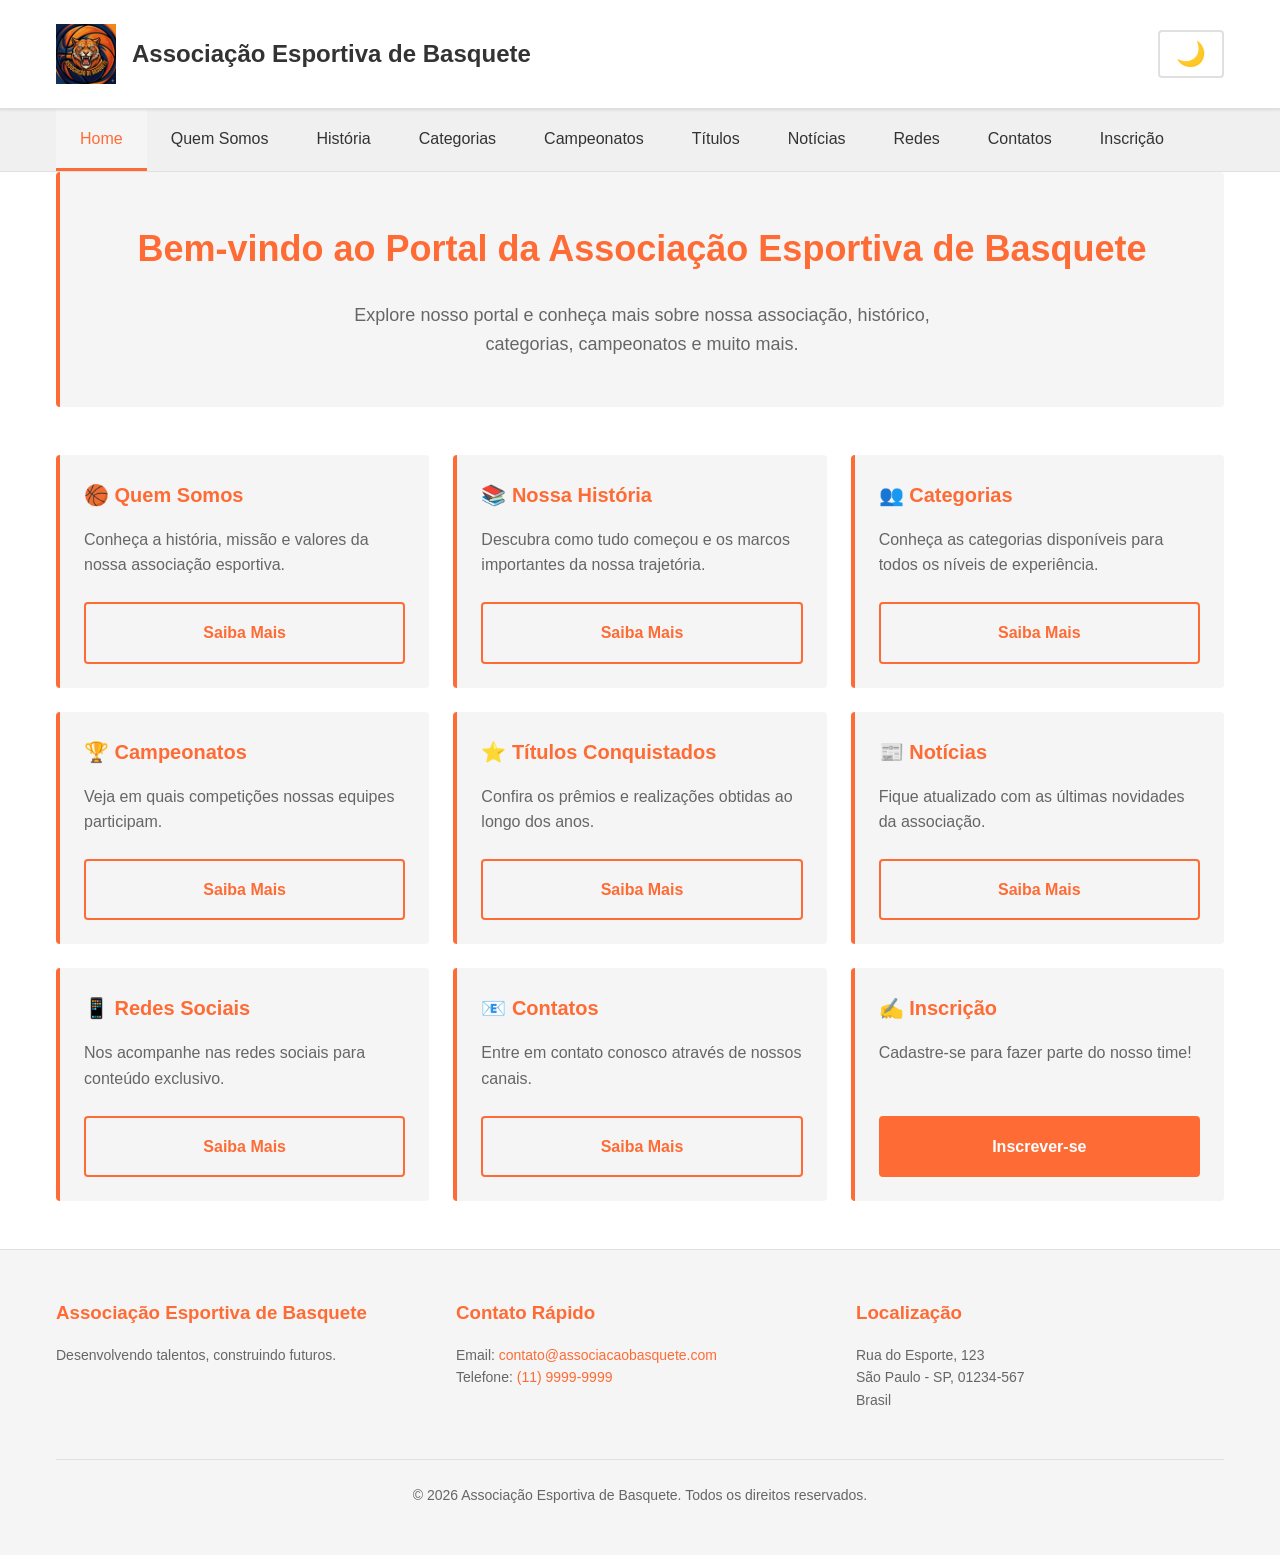
==== index.html @ fdfa3af4 "build:versao inicial do portal" ====
<!DOCTYPE html>
<html lang="pt-BR">
<head>
    <meta charset="UTF-8">
    <meta name="viewport" content="width=device-width, initial-scale=1.0">
    <meta name="description" content="Portal informativo da Associação Esportiva de Basquete - Bem-vindo">
    <meta name="theme-color" content="#ffffff">
    <title>Portal Basquete - Associação Esportiva</title>
    <link rel="stylesheet" href="styles.css">
</head>
<body>
    <!-- Banner com Logo e Theme Toggle -->
    <header class="banner">
        <div class="container">
            <div class="logo-section">
                <img src="assets/logo.jpg" alt="Logo da Associação de Basquete" class="logo">
                <h1><a href="index.html" class="home-link">Associação Esportiva de Basquete</a></h1>
            </div>
            <button id="theme-toggle" class="theme-toggle" aria-label="Alternar tema">
                🌙
            </button>
        </div>
    </header>

    <!-- Navegação Principal -->
    <nav class="main-nav">
        <div class="container">
            <ul class="nav-menu">
                <li><a href="index.html" class="active">Home</a></li>
                <li><a href="quem-somos.html">Quem Somos</a></li>
                <li><a href="historia.html">História</a></li>
                <li><a href="categorias.html">Categorias</a></li>
                <li><a href="campeonatos.html">Campeonatos</a></li>
                <li><a href="titulos.html">Títulos</a></li>
                <li><a href="noticias.html">Notícias</a></li>
                <li><a href="redes-sociais.html">Redes</a></li>
                <li><a href="contatos.html">Contatos</a></li>
                <li><a href="inscricao.html">Inscrição</a></li>
            </ul>
        </div>
    </nav>

    <!-- Conteúdo Principal -->
    <main class="container">

        <!-- Seção: Hero/Introdução -->
        <section class="hero-section">
            <h2>Bem-vindo ao Portal da Associação Esportiva de Basquete</h2>
            <p>Explore nosso portal e conheça mais sobre nossa associação, histórico, categorias, campeonatos e muito mais.</p>
        </section>

        <!-- Seções de Destaques -->
        <section class="highlights-grid">
            <article class="highlight-card">
                <h3>🏀 Quem Somos</h3>
                <p>Conheça a história, missão e valores da nossa associação esportiva.</p>
                <a href="quem-somos.html" class="btn btn-secondary">Saiba Mais</a>
            </article>

            <article class="highlight-card">
                <h3>📚 Nossa História</h3>
                <p>Descubra como tudo começou e os marcos importantes da nossa trajetória.</p>
                <a href="historia.html" class="btn btn-secondary">Saiba Mais</a>
            </article>

            <article class="highlight-card">
                <h3>👥 Categorias</h3>
                <p>Conheça as categorias disponíveis para todos os níveis de experiência.</p>
                <a href="categorias.html" class="btn btn-secondary">Saiba Mais</a>
            </article>

            <article class="highlight-card">
                <h3>🏆 Campeonatos</h3>
                <p>Veja em quais competições nossas equipes participam.</p>
                <a href="campeonatos.html" class="btn btn-secondary">Saiba Mais</a>
            </article>

            <article class="highlight-card">
                <h3>⭐ Títulos Conquistados</h3>
                <p>Confira os prêmios e realizações obtidas ao longo dos anos.</p>
                <a href="titulos.html" class="btn btn-secondary">Saiba Mais</a>
            </article>

            <article class="highlight-card">
                <h3>📰 Notícias</h3>
                <p>Fique atualizado com as últimas novidades da associação.</p>
                <a href="noticias.html" class="btn btn-secondary">Saiba Mais</a>
            </article>

            <article class="highlight-card">
                <h3>📱 Redes Sociais</h3>
                <p>Nos acompanhe nas redes sociais para conteúdo exclusivo.</p>
                <a href="redes-sociais.html" class="btn btn-secondary">Saiba Mais</a>
            </article>

            <article class="highlight-card">
                <h3>📧 Contatos</h3>
                <p>Entre em contato conosco através de nossos canais.</p>
                <a href="contatos.html" class="btn btn-secondary">Saiba Mais</a>
            </article>

            <article class="highlight-card">
                <h3>✍️ Inscrição</h3>
                <p>Cadastre-se para fazer parte do nosso time!</p>
                <a href="inscricao.html" class="btn btn-primary">Inscrever-se</a>
            </article>
        </section>

    </main>

    <!-- Footer -->
    <footer class="footer">
        <div class="container">
            <div class="footer-content">
                <div class="footer-section">
                    <h3>Associação Esportiva de Basquete</h3>
                    <p>Desenvolvendo talentos, construindo futuros.</p>
                </div>
                <div class="footer-section">
                    <h3>Contato Rápido</h3>
                    <p>
                        Email: <a href="mailto:contato@associacaobasquete.com">contato@associacaobasquete.com</a><br>
                        Telefone: <a href="tel:+5511999999999">(11) 9999-9999</a>
                    </p>
                </div>
                <div class="footer-section">
                    <h3>Localização</h3>
                    <p>
                        Rua do Esporte, 123<br>
                        São Paulo - SP, 01234-567<br>
                        Brasil
                    </p>
                </div>
            </div>
            <div class="footer-bottom">
                <p>&copy; 2026 Associação Esportiva de Basquete. Todos os direitos reservados.</p>
            </div>
        </div>
    </footer>

    <script src="script.js"></script>
</body>
</html>
---- styles.css ----
/* ============================================================================
   Portal Basquete - Estilos CSS
   ============================================================================ */

/* ============================================================================
   CSS Custom Properties (Variáveis de Tema)
   ============================================================================ */

:root {
    /* Cores - Tema Claro (padrão) */
    --color-bg-primary: #ffffff;
    --color-bg-secondary: #f5f5f5;
    --color-text-primary: #333333;
    --color-text-secondary: #666666;
    --color-border: #e0e0e0;
    
    /* Cores - Acentos */
    --color-accent: #ff6b35;
    --color-accent-hover: #e55a28;
    
    /* Cores - Banner e Nav */
    --color-banner-bg: #ffffff;
    --color-nav-bg: #f0f0f0;
    --color-nav-text: #333333;
    --color-nav-hover: #ff6b35;
    
    /* Cores - Footer */
    --color-footer-bg: #f5f5f5;
    --color-footer-text: #666666;
    
    /* Tipografia */
    --font-family-base: -apple-system, BlinkMacSystemFont, 'Segoe UI', Roboto, 'Helvetica Neue', Arial, sans-serif;
    --font-size-base: 16px;
    --font-size-small: 14px;
    --font-size-large: 18px;
    --line-height-base: 1.6;
    
    /* Espaçamento */
    --spacing-xs: 4px;
    --spacing-sm: 8px;
    --spacing-md: 16px;
    --spacing-lg: 24px;
    --spacing-xl: 32px;
    --spacing-2xl: 48px;
    
    /* Dimensões */
    --max-width-container: 1200px;
    --border-radius: 4px;
    
    /* Sombras */
    --shadow-sm: 0 1px 2px rgba(0, 0, 0, 0.05);
    --shadow-md: 0 4px 6px rgba(0, 0, 0, 0.1);
    --shadow-lg: 0 10px 15px rgba(0, 0, 0, 0.1);
    
    /* Transições */
    --transition-fast: 150ms ease-in-out;
    --transition-base: 300ms ease-in-out;
}

/* Tema Escuro */
[data-theme="dark"] {
    --color-bg-primary: #0a0e27;
    --color-bg-secondary: #1a1f3a;
    --color-text-primary: #e0e0e0;
    --color-text-secondary: #b0b0b0;
    --color-border: #333333;
    
    --color-banner-bg: #0a0e27;
    --color-nav-bg: #1a1f3a;
    --color-nav-text: #e0e0e0;
    --color-nav-hover: #ff6b35;
    
    --color-footer-bg: #1a1f3a;
    --color-footer-text: #b0b0b0;
}

/* ============================================================================
   Reset e Estilos Base
   ============================================================================ */

* {
    margin: 0;
    padding: 0;
    box-sizing: border-box;
}

html {
    scroll-behavior: smooth;
}

body {
    font-family: var(--font-family-base);
    font-size: var(--font-size-base);
    line-height: var(--line-height-base);
    color: var(--color-text-primary);
    background-color: var(--color-bg-primary);
    transition: background-color var(--transition-base), color var(--transition-base);
}

/* ============================================================================
   Container
   ============================================================================ */

.container {
    max-width: var(--max-width-container);
    margin: 0 auto;
    padding: 0 var(--spacing-md);
}

/* ============================================================================
   Banner
   ============================================================================ */

.banner {
    background-color: var(--color-banner-bg);
    border-bottom: 2px solid var(--color-border);
    padding: var(--spacing-lg) 0;
    box-shadow: var(--shadow-sm);
    position: sticky;
    top: 0;
    z-index: 100;
}

.banner .container {
    display: flex;
    justify-content: space-between;
    align-items: center;
    gap: var(--spacing-lg);
}

.logo-section {
    display: flex;
    align-items: center;
    gap: var(--spacing-md);
    flex: 1;
}

.logo {
    width: 60px;
    height: 60px;
    object-fit: contain;
}

.logo-section h1 {
    font-size: 24px;
    font-weight: 700;
}

/* ============================================================================
   Theme Toggle Button
   ============================================================================ */

.theme-toggle {
    background: none;
    border: 2px solid var(--color-border);
    color: var(--color-text-primary);
    font-size: 24px;
    padding: var(--spacing-sm) var(--spacing-md);
    cursor: pointer;
    border-radius: var(--border-radius);
    transition: all var(--transition-base);
    display: flex;
    align-items: center;
    justify-content: center;
}

.theme-toggle:hover,
.theme-toggle:focus {
    background-color: var(--color-accent);
    color: #ffffff;
    border-color: var(--color-accent);
}

.theme-toggle:focus {
    outline: none;
    box-shadow: 0 0 0 3px rgba(255, 107, 53, 0.2);
}

/* ============================================================================
   Navegação Principal
   ============================================================================ */

.main-nav {
    background-color: var(--color-nav-bg);
    border-bottom: 1px solid var(--color-border);
    position: sticky;
    top: 100px;
    z-index: 99;
}

.nav-menu {
    list-style: none;
    display: flex;
    flex-wrap: wrap;
    gap: 0;
    margin: 0;
    padding: 0;
}

.nav-menu a {
    display: block;
    padding: var(--spacing-md) var(--spacing-lg);
    color: var(--color-nav-text);
    text-decoration: none;
    transition: all var(--transition-base);
    border-bottom: 3px solid transparent;
}

.nav-menu a:hover,
.nav-menu a:focus {
    color: var(--color-nav-hover);
    background-color: var(--color-bg-secondary);
    border-bottom-color: var(--color-nav-hover);
}

.nav-menu a:focus {
    outline: none;
}

/* ============================================================================
   Main Content
   ============================================================================ */

main {
    padding: var(--spacing-2xl) 0;
}

/* ============================================================================
   Links Ativos
   ============================================================================ */

.nav-menu a.active {
    color: var(--color-accent);
    border-bottom-color: var(--color-accent);
    background-color: var(--color-bg-secondary);
}

.home-link {
    color: var(--color-text-primary);
    text-decoration: none;
    transition: color var(--transition-base);
}

.home-link:hover,
.home-link:focus {
    color: var(--color-accent);
}

/* ============================================================================
   Hero Section (Homepage)
   ============================================================================ */

.hero-section {
    text-align: center;
    padding: var(--spacing-2xl);
    background: linear-gradient(135deg, var(--color-bg-secondary), var(--color-bg-secondary));
    border-radius: var(--border-radius);
    margin-bottom: var(--spacing-2xl);
    border-left: 4px solid var(--color-accent);
}

.hero-section h2 {
    font-size: 36px;
    color: var(--color-accent);
    margin-bottom: var(--spacing-lg);
}

.hero-section p {
    font-size: var(--font-size-large);
    color: var(--color-text-secondary);
    max-width: 600px;
    margin: 0 auto;
}

/* ============================================================================
   Highlights Grid (Homepage Cards)
   ============================================================================ */

.highlights-grid {
    display: grid;
    grid-template-columns: repeat(auto-fit, minmax(280px, 1fr));
    gap: var(--spacing-lg);
    margin-bottom: var(--spacing-2xl);
}

.highlight-card {
    background-color: var(--color-bg-secondary);
    padding: var(--spacing-lg);
    border-radius: var(--border-radius);
    border-left: 4px solid var(--color-accent);
    transition: all var(--transition-base);
    display: flex;
    flex-direction: column;
}

.highlight-card:hover {
    transform: translateY(-5px);
    box-shadow: var(--shadow-lg);
}

.highlight-card h3 {
    color: var(--color-accent);
    margin-bottom: var(--spacing-md);
    font-size: 20px;
}

.highlight-card p {
    flex: 1;
    margin-bottom: var(--spacing-lg);
    color: var(--color-text-secondary);
}

/* ============================================================================
   Categories Grid
   ============================================================================ */

.categories-grid {
    display: grid;
    grid-template-columns: repeat(auto-fit, minmax(300px, 1fr));
    gap: var(--spacing-lg);
    margin-top: var(--spacing-lg);
}

.category-card {
    background-color: var(--color-bg-primary);
    padding: var(--spacing-lg);
    border-radius: var(--border-radius);
    border-top: 4px solid var(--color-accent);
    box-shadow: var(--shadow-sm);
    transition: all var(--transition-base);
}

.category-card:hover {
    box-shadow: var(--shadow-md);
    transform: translateY(-2px);
}

.category-card h3 {
    color: var(--color-accent);
    margin-bottom: var(--spacing-md);
}

.category-card p {
    margin-bottom: var(--spacing-md);
    color: var(--color-text-secondary);
}

.category-card ul {
    list-style: none;
    padding-left: var(--spacing-lg);
}

.category-card li {
    margin-bottom: var(--spacing-sm);
    padding-left: var(--spacing-md);
    position: relative;
}

.category-card li:before {
    content: "✓";
    position: absolute;
    left: 0;
    color: var(--color-accent);
    font-weight: bold;
}

/* ============================================================================
   Championships Grid
   ============================================================================ */

.championships-grid {
    display: grid;
    grid-template-columns: repeat(auto-fit, minmax(300px, 1fr));
    gap: var(--spacing-lg);
    margin-top: var(--spacing-lg);
}

.championship-card {
    background-color: var(--color-bg-primary);
    padding: var(--spacing-lg);
    border-radius: var(--border-radius);
    border-left: 4px solid var(--color-accent);
    box-shadow: var(--shadow-sm);
    transition: all var(--transition-base);
}

.championship-card:hover {
    box-shadow: var(--shadow-md);
    transform: translateX(5px);
}

.championship-card h3 {
    color: var(--color-accent);
    margin-bottom: var(--spacing-md);
}

/* ============================================================================
   Titles Timeline
   ============================================================================ */

.titles-timeline {
    display: grid;
    grid-template-columns: repeat(auto-fit, minmax(250px, 1fr));
    gap: var(--spacing-lg);
    margin-top: var(--spacing-lg);
}

.title-card {
    background-color: var(--color-bg-primary);
    padding: var(--spacing-lg);
    border-radius: var(--border-radius);
    border-left: 4px solid var(--color-accent);
    box-shadow: var(--shadow-sm);
}

.title-card h3 {
    color: var(--color-accent);
    margin-bottom: var(--spacing-md);
    font-size: 24px;
}

.title-card ul {
    list-style: none;
    padding-left: 0;
}

.title-card li {
    padding: var(--spacing-sm) 0;
    color: var(--color-text-secondary);
    border-bottom: 1px solid var(--color-border);
}

.title-card li:last-child {
    border-bottom: none;
}

/* ============================================================================
   News List
   ============================================================================ */

.news-list {
    display: flex;
    flex-direction: column;
    gap: var(--spacing-lg);
    margin-top: var(--spacing-lg);
}

/* ============================================================================
   Social Grid
   ============================================================================ */

.social-grid {
    display: grid;
    grid-template-columns: repeat(auto-fit, minmax(300px, 1fr));
    gap: var(--spacing-lg);
    margin-top: var(--spacing-lg);
}

.social-card {
    background-color: var(--color-bg-primary);
    padding: var(--spacing-lg);
    border-radius: var(--border-radius);
    border-top: 4px solid var(--color-accent);
    box-shadow: var(--shadow-sm);
    text-align: center;
    transition: all var(--transition-base);
}

.social-card:hover {
    box-shadow: var(--shadow-md);
    transform: scale(1.02);
}

.social-card h3 {
    color: var(--color-accent);
    margin-bottom: var(--spacing-md);
    font-size: 22px;
}

.social-handle {
    font-weight: 600;
    color: var(--color-text-primary);
    margin-bottom: var(--spacing-md);
    display: block;
}

/* ============================================================================
   Departments Grid
   ============================================================================ */

.departments {
    display: grid;
    grid-template-columns: repeat(auto-fit, minmax(280px, 1fr));
    gap: var(--spacing-lg);
    margin-top: var(--spacing-lg);
}

.department-card {
    background-color: var(--color-bg-primary);
    padding: var(--spacing-lg);
    border-radius: var(--border-radius);
    border-left: 4px solid var(--color-accent);
    box-shadow: var(--shadow-sm);
}

.department-card h4 {
    color: var(--color-accent);
    margin-bottom: var(--spacing-md);
}

.department-card p {
    color: var(--color-text-secondary);
    margin-bottom: var(--spacing-md);
}

.department-card p:last-child {
    margin-bottom: 0;
}

.department-card a {
    color: var(--color-accent);
    text-decoration: none;
    transition: color var(--transition-base);
}

.department-card a:hover {
    color: var(--color-accent-hover);
    text-decoration: underline;
}

/* ============================================================================
   Schedule
   ============================================================================ */

.schedule {
    background-color: var(--color-bg-primary);
    padding: var(--spacing-lg);
    border-radius: var(--border-radius);
    border-left: 4px solid var(--color-accent);
    margin-top: var(--spacing-lg);
}

.schedule p {
    margin-bottom: var(--spacing-md);
    color: var(--color-text-secondary);
}

.schedule p:last-child {
    margin-bottom: 0;
}

.schedule strong {
    color: var(--color-text-primary);
}

/* ============================================================================


.portal-section {
    margin-bottom: var(--spacing-2xl);
    padding: var(--spacing-xl);
    background-color: var(--color-bg-secondary);
    border-radius: var(--border-radius);
    border-left: 4px solid var(--color-accent);
}

.portal-section h2 {
    font-size: 32px;
    margin-bottom: var(--spacing-lg);
    color: var(--color-accent);
}

.portal-section h3 {
    font-size: 20px;
    margin-top: var(--spacing-lg);
    margin-bottom: var(--spacing-md);
    color: var(--color-text-primary);
}

.portal-section p {
    margin-bottom: var(--spacing-md);
    color: var(--color-text-secondary);
    line-height: var(--line-height-base);
}

.portal-section ul {
    list-style: none;
    padding-left: var(--spacing-lg);
    margin-bottom: var(--spacing-md);
}

.portal-section li {
    margin-bottom: var(--spacing-md);
    padding-left: var(--spacing-md);
    position: relative;
    color: var(--color-text-secondary);
}

.portal-section li:before {
    content: "🏀";
    position: absolute;
    left: 0;
    top: 0;
}

/* ============================================================================
   News Section
   ============================================================================ */

.news-item {
    background-color: var(--color-bg-primary);
    padding: var(--spacing-lg);
    margin-bottom: var(--spacing-lg);
    border-radius: var(--border-radius);
    border-left: 4px solid var(--color-accent);
}

.news-item h3 {
    margin-top: 0;
    color: var(--color-accent);
}

.news-date {
    font-size: var(--font-size-small);
    color: var(--color-text-secondary);
    font-weight: 500;
    margin-bottom: var(--spacing-md);
    display: block;
}

.news-item p:last-child {
    margin-bottom: 0;
}

/* ============================================================================
   Social Links
   ============================================================================ */

.social-links {
    display: flex;
    flex-wrap: wrap;
    gap: var(--spacing-md);
    margin-top: var(--spacing-lg);
}

.social-link {
    display: inline-flex;
    align-items: center;
    gap: var(--spacing-sm);
    padding: var(--spacing-md) var(--spacing-lg);
    background-color: var(--color-accent);
    color: #ffffff;
    text-decoration: none;
    border-radius: var(--border-radius);
    transition: all var(--transition-base);
    font-weight: 600;
    border: 2px solid var(--color-accent);
}

.social-link:hover,
.social-link:focus {
    background-color: var(--color-accent-hover);
    border-color: var(--color-accent-hover);
    transform: translateY(-2px);
    box-shadow: var(--shadow-md);
}

.social-link:focus {
    outline: none;
}

/* ============================================================================
   Contact Info
   ============================================================================ */

.contact-info {
    display: grid;
    grid-template-columns: repeat(auto-fit, minmax(250px, 1fr));
    gap: var(--spacing-lg);
    margin-top: var(--spacing-lg);
}

.contact-item {
    background-color: var(--color-bg-primary);
    padding: var(--spacing-lg);
    border-radius: var(--border-radius);
    border-top: 3px solid var(--color-accent);
}

.contact-item h3 {
    margin-top: 0;
    color: var(--color-accent);
}

.contact-item p {
    margin-bottom: 0;
}

.contact-item a {
    color: var(--color-accent);
    text-decoration: none;
    transition: color var(--transition-base);
}

.contact-item a:hover,
.contact-item a:focus {
    color: var(--color-accent-hover);
    text-decoration: underline;
}

/* ============================================================================
   Formulário de Inscrição
   ============================================================================ */

.registration-form {
    max-width: 600px;
    margin-top: var(--spacing-lg);
}

fieldset {
    border: none;
    margin-bottom: var(--spacing-2xl);
    padding-bottom: var(--spacing-lg);
    border-bottom: 1px solid var(--color-border);
}

fieldset:last-of-type {
    border-bottom: none;
}

legend {
    font-size: 18px;
    font-weight: 600;
    margin-bottom: var(--spacing-lg);
    color: var(--color-accent);
}

.form-group {
    margin-bottom: var(--spacing-lg);
    display: flex;
    flex-direction: column;
}

label {
    font-weight: 500;
    margin-bottom: var(--spacing-sm);
    color: var(--color-text-primary);
}

input[type="text"],
input[type="email"],
input[type="tel"],
input[type="url"],
textarea {
    padding: var(--spacing-md);
    border: 1px solid var(--color-border);
    border-radius: var(--border-radius);
    font-family: var(--font-family-base);
    font-size: var(--font-size-base);
    color: var(--color-text-primary);
    background-color: var(--color-bg-primary);
    transition: all var(--transition-base);
}

input[type="text"]:focus,
input[type="email"]:focus,
input[type="tel"]:focus,
input[type="url"]:focus,
textarea:focus {
    outline: none;
    border-color: var(--color-accent);
    box-shadow: 0 0 0 3px rgba(255, 107, 53, 0.1);
}

input[type="text"]:invalid:not(:placeholder-shown),
input[type="email"]:invalid:not(:placeholder-shown),
input[type="tel"]:invalid:not(:placeholder-shown),
input[type="url"]:invalid:not(:placeholder-shown),
textarea:invalid:not(:placeholder-shown) {
    border-color: #d32f2f;
}

textarea {
    resize: vertical;
}

.error-message {
    color: #d32f2f;
    font-size: var(--font-size-small);
    margin-top: var(--spacing-xs);
    display: block;
    min-height: 20px;
}

.form-actions {
    display: flex;
    gap: var(--spacing-md);
    margin-top: var(--spacing-xl);
}

/* ============================================================================
   Buttons
   ============================================================================ */

.btn {
    padding: var(--spacing-md) var(--spacing-lg);
    border: none;
    border-radius: var(--border-radius);
    font-size: var(--font-size-base);
    font-weight: 600;
    cursor: pointer;
    transition: all var(--transition-base);
    text-decoration: none;
    display: inline-flex;
    align-items: center;
    justify-content: center;
    gap: var(--spacing-sm);
}

.btn:focus {
    outline: none;
}

.btn-primary {
    background-color: var(--color-accent);
    color: #ffffff;
    border: 2px solid var(--color-accent);
}

.btn-primary:hover,
.btn-primary:focus {
    background-color: var(--color-accent-hover);
    border-color: var(--color-accent-hover);
    box-shadow: var(--shadow-md);
}

.btn-secondary {
    background-color: transparent;
    color: var(--color-accent);
    border: 2px solid var(--color-accent);
}

.btn-secondary:hover,
.btn-secondary:focus {
    background-color: var(--color-accent);
    color: #ffffff;
}

/* ============================================================================
   Mensagens de Sucesso
   ============================================================================ */

.success-message {
    background-color: #c8e6c9;
    color: #2e7d32;
    padding: var(--spacing-lg);
    border-radius: var(--border-radius);
    margin-top: var(--spacing-lg);
    border-left: 4px solid #2e7d32;
    font-weight: 500;
}

/* ============================================================================
   Footer
   ============================================================================ */

.footer {
    background-color: var(--color-footer-bg);
    color: var(--color-footer-text);
    margin-top: var(--spacing-2xl);
    border-top: 1px solid var(--color-border);
    padding: var(--spacing-2xl) 0;
}

.footer-content {
    display: grid;
    grid-template-columns: repeat(auto-fit, minmax(250px, 1fr));
    gap: var(--spacing-xl);
    margin-bottom: var(--spacing-xl);
}

.footer-section h3 {
    color: var(--color-accent);
    margin-bottom: var(--spacing-md);
}

.footer-section p {
    margin-bottom: var(--spacing-md);
    font-size: var(--font-size-small);
    line-height: var(--line-height-base);
}

.footer-section a {
    color: var(--color-accent);
    text-decoration: none;
    transition: color var(--transition-base);
}

.footer-section a:hover,
.footer-section a:focus {
    color: var(--color-accent-hover);
    text-decoration: underline;
}

.footer-bottom {
    text-align: center;
    padding-top: var(--spacing-lg);
    border-top: 1px solid var(--color-border);
    font-size: var(--font-size-small);
}

/* ============================================================================
   Responsividade - Tablet (768px e acima)
   ============================================================================ */

@media (max-width: 768px) {
    .banner .container {
        flex-direction: column;
        gap: var(--spacing-md);
    }

    .logo-section {
        width: 100%;
        justify-content: center;
    }

    .logo-section h1 {
        font-size: 20px;
    }

    .nav-menu {
        font-size: 14px;
    }

    .nav-menu a {
        padding: var(--spacing-md) var(--spacing-md);
    }

    .nav-menu li:nth-child(n+7) {
        display: none;
    }

    .portal-section {
        padding: var(--spacing-lg);
    }

    .portal-section h2 {
        font-size: 24px;
    }

    .form-actions {
        flex-direction: column;
    }

    .btn {
        width: 100%;
    }
}

/* ============================================================================
   Responsividade - Mobile (480px e acima)
   ============================================================================ */

@media (max-width: 480px) {
    :root {
        --spacing-md: 12px;
        --spacing-lg: 16px;
        --spacing-xl: 20px;
    }

    .banner {
        padding: var(--spacing-md) 0;
    }

    .banner .container {
        padding: 0 var(--spacing-md);
    }

    .logo {
        width: 48px;
        height: 48px;
    }

    .logo-section h1 {
        font-size: 18px;
    }

    .theme-toggle {
        padding: var(--spacing-sm);
        font-size: 20px;
    }

    .main-nav {
        top: 80px;
    }

    .nav-menu {
        justify-content: center;
        font-size: 12px;
    }

    .nav-menu a {
        padding: var(--spacing-sm) var(--spacing-sm);
    }

    .nav-menu li:nth-child(n+5) {
        display: none;
    }

    main {
        padding: var(--spacing-lg) 0;
    }

    .portal-section {
        margin-bottom: var(--spacing-lg);
        padding: var(--spacing-lg);
        border-left-width: 3px;
    }

    .portal-section h2 {
        font-size: 20px;
        margin-bottom: var(--spacing-md);
    }

    .portal-section h3 {
        font-size: 18px;
    }

    .social-links {
        flex-direction: column;
    }

    .social-link {
        width: 100%;
        justify-content: center;
    }

    .contact-info {
        grid-template-columns: 1fr;
    }

    .footer-content {
        grid-template-columns: 1fr;
    }

    .registration-form {
        max-width: 100%;
    }
}

/* ============================================================================
   Acessibilidade
   ============================================================================ */

@media (prefers-reduced-motion: reduce) {
    * {
        animation-duration: 0.01ms !important;
        animation-iteration-count: 1 !important;
        transition-duration: 0.01ms !important;
    }
}

/* Modo de alto contraste */
@media (prefers-contrast: more) {
    :root {
        --color-accent: #cc3300;
    }

    .btn-primary,
    .social-link {
        border-width: 3px;
    }
}
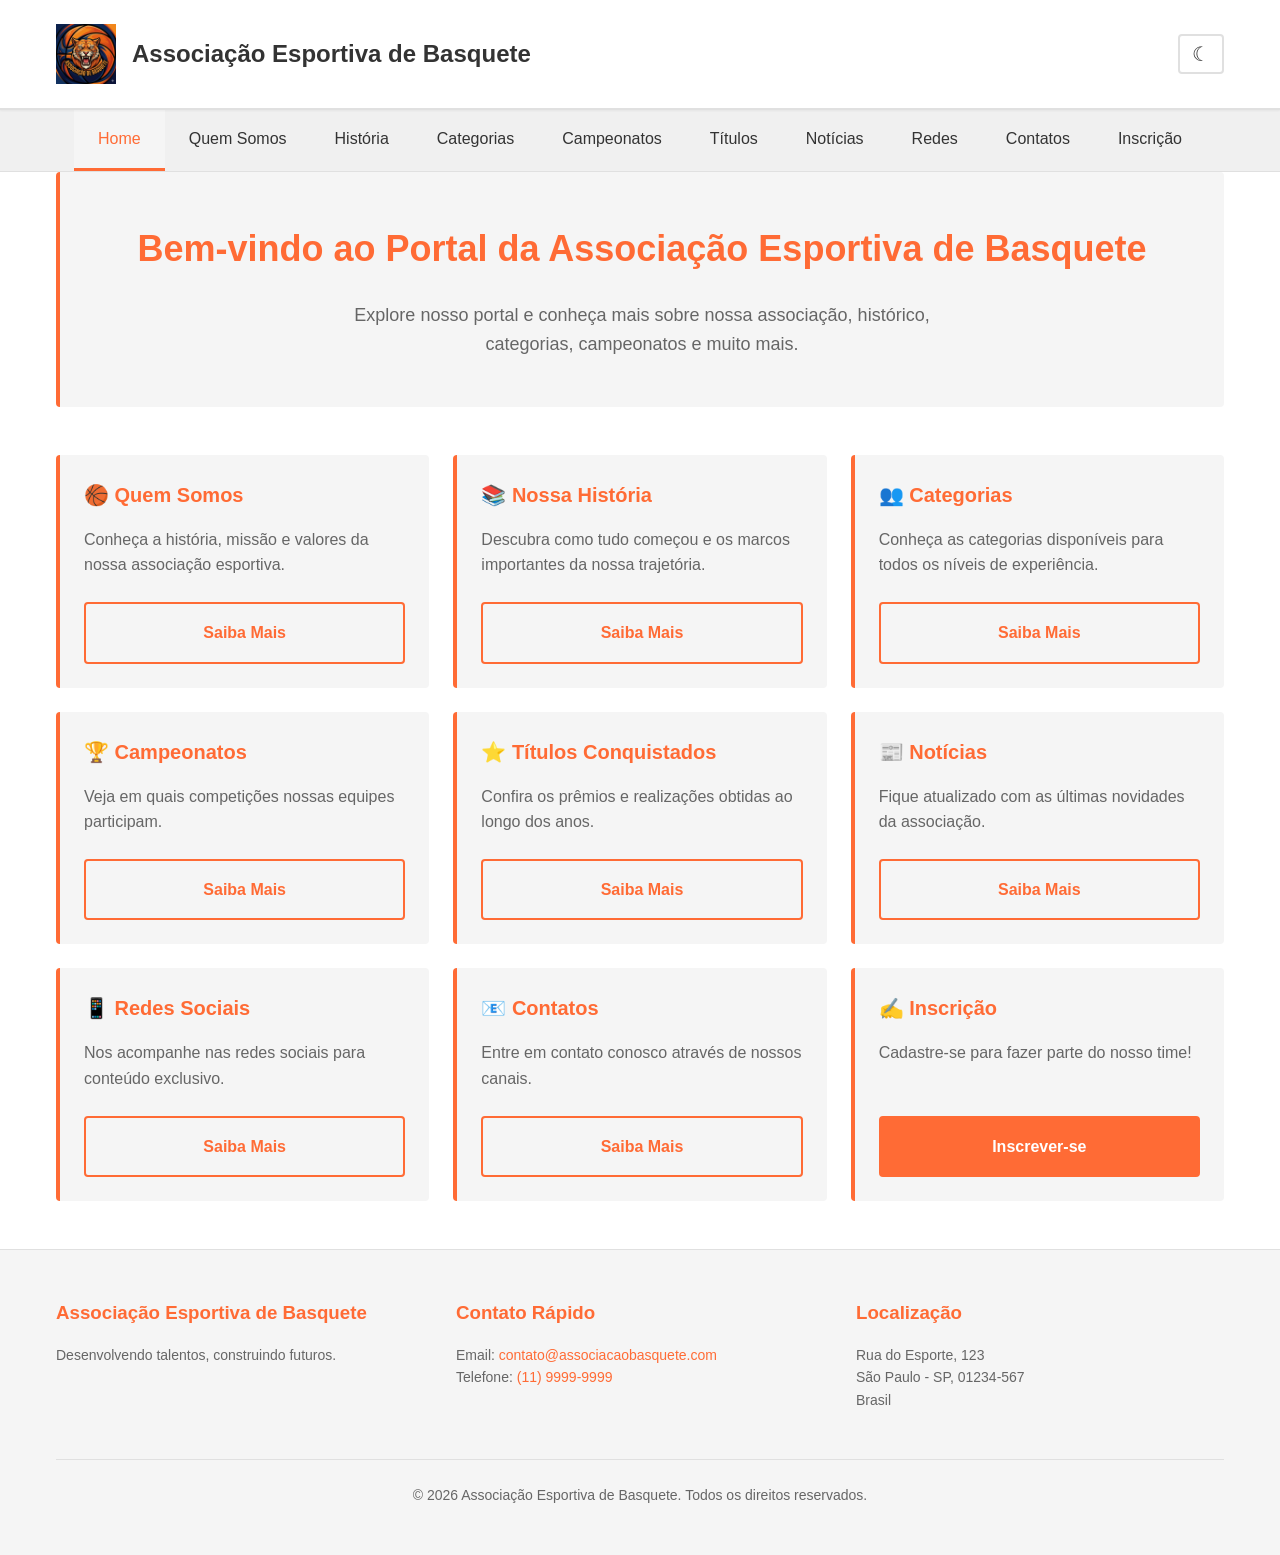
==== commit c719d0fc: "build: add favicon" ====
--- a/index.html
+++ b/index.html
@@ -5,6 +5,7 @@
     <meta name="viewport" content="width=device-width, initial-scale=1.0">
     <meta name="description" content="Portal informativo da Associação Esportiva de Basquete - Bem-vindo">
     <meta name="theme-color" content="#ffffff">
+    <link rel="icon" href="assets/logo.jpg" type="image/jpeg">
     <title>Portal Basquete - Associação Esportiva</title>
     <link rel="stylesheet" href="styles.css">
 </head>
--- a/styles.css
+++ b/styles.css
@@ -154,14 +154,17 @@
     background: none;
     border: 2px solid var(--color-border);
     color: var(--color-text-primary);
-    font-size: 24px;
-    padding: var(--spacing-sm) var(--spacing-md);
+    font-size: 20px;
+    padding: 0.5rem 0.75rem;
     cursor: pointer;
     border-radius: var(--border-radius);
     transition: all var(--transition-base);
-    display: flex;
+    display: inline-flex;
     align-items: center;
     justify-content: center;
+    line-height: 1;
+    min-width: 2.5rem;
+    min-height: 2.5rem;
 }
 
 .theme-toggle:hover,
@@ -192,6 +195,7 @@
     list-style: none;
     display: flex;
     flex-wrap: wrap;
+    justify-content: center;
     gap: 0;
     margin: 0;
     padding: 0;
@@ -204,6 +208,7 @@
     text-decoration: none;
     transition: all var(--transition-base);
     border-bottom: 3px solid transparent;
+    white-space: nowrap;
 }
 
 .nav-menu a:hover,
@@ -934,10 +939,8 @@
 
     .nav-menu a {
         padding: var(--spacing-md) var(--spacing-md);
-    }
-
-    .nav-menu li:nth-child(n+7) {
-        display: none;
+        white-space: normal;
+        text-align: center;
     }
 
     .portal-section {
@@ -1001,10 +1004,8 @@
 
     .nav-menu a {
         padding: var(--spacing-sm) var(--spacing-sm);
-    }
-
-    .nav-menu li:nth-child(n+5) {
-        display: none;
+        white-space: normal;
+        text-align: center;
     }
 
     main {
